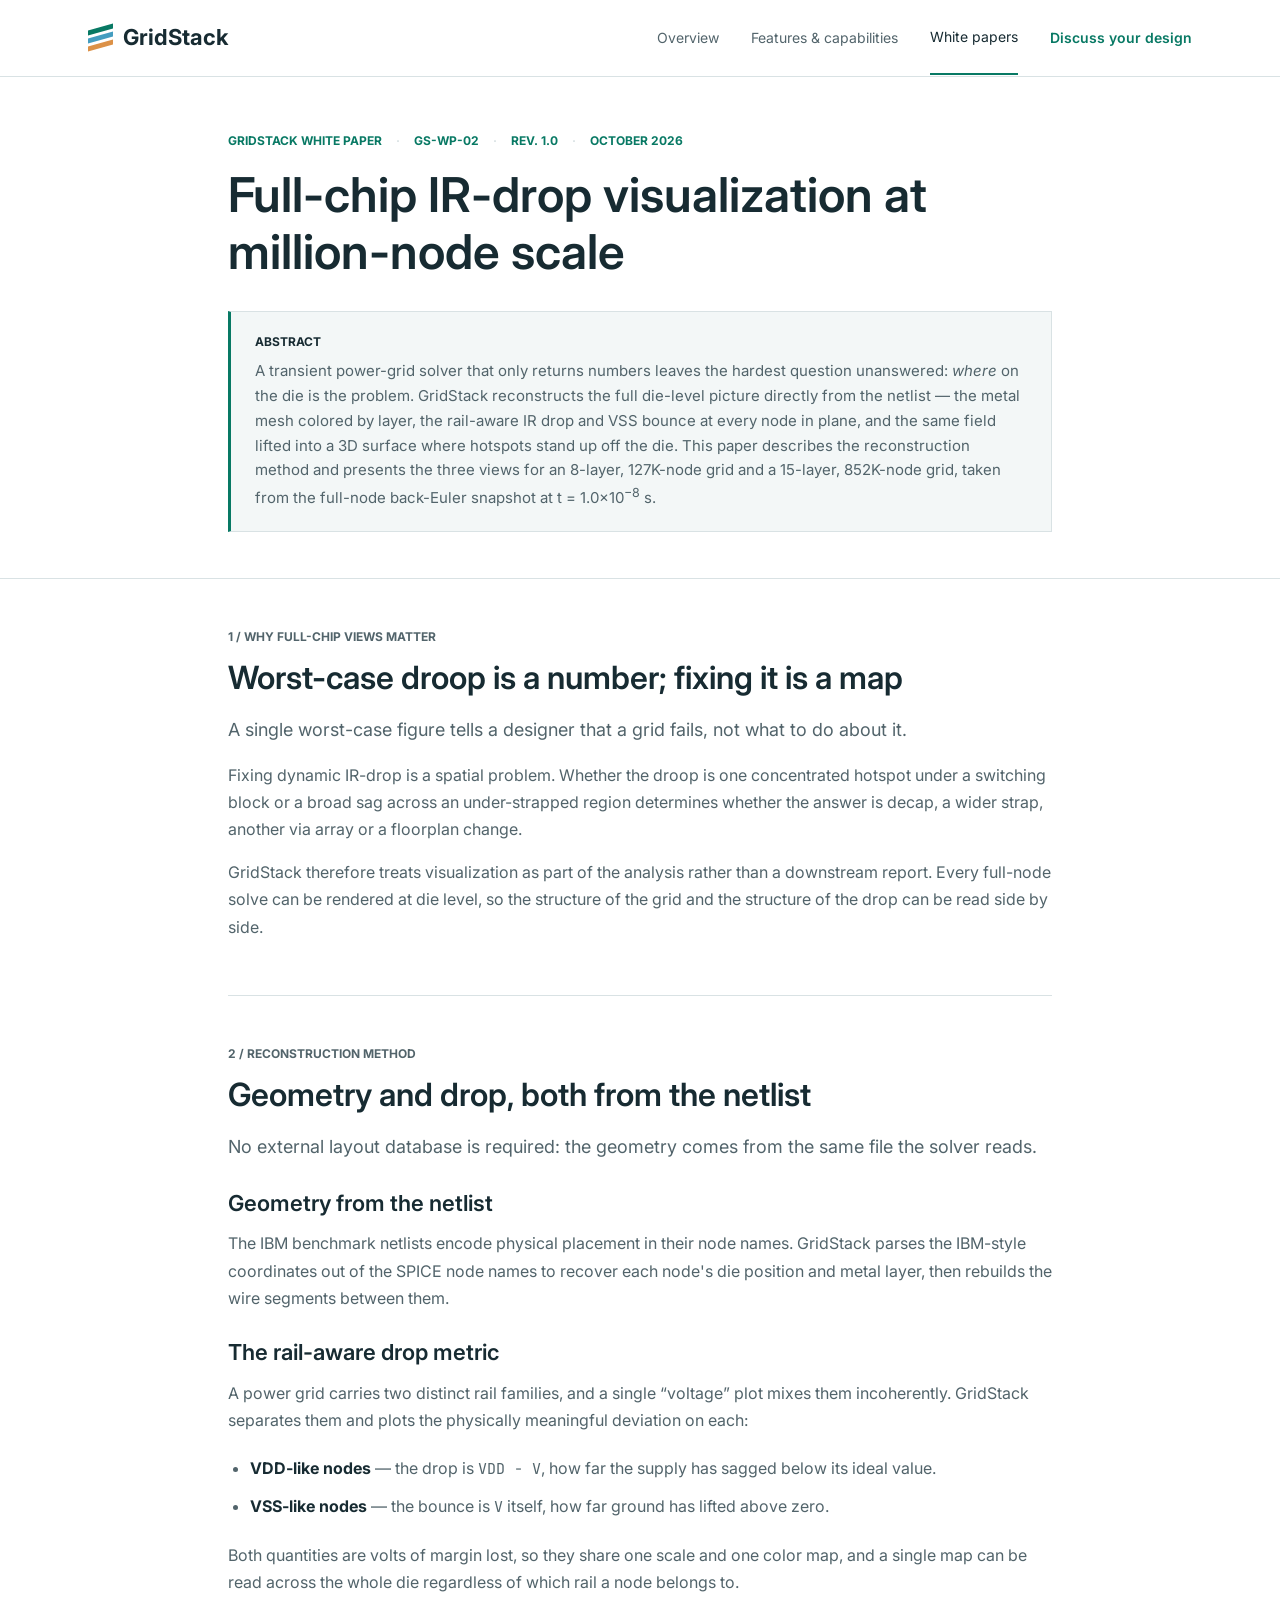
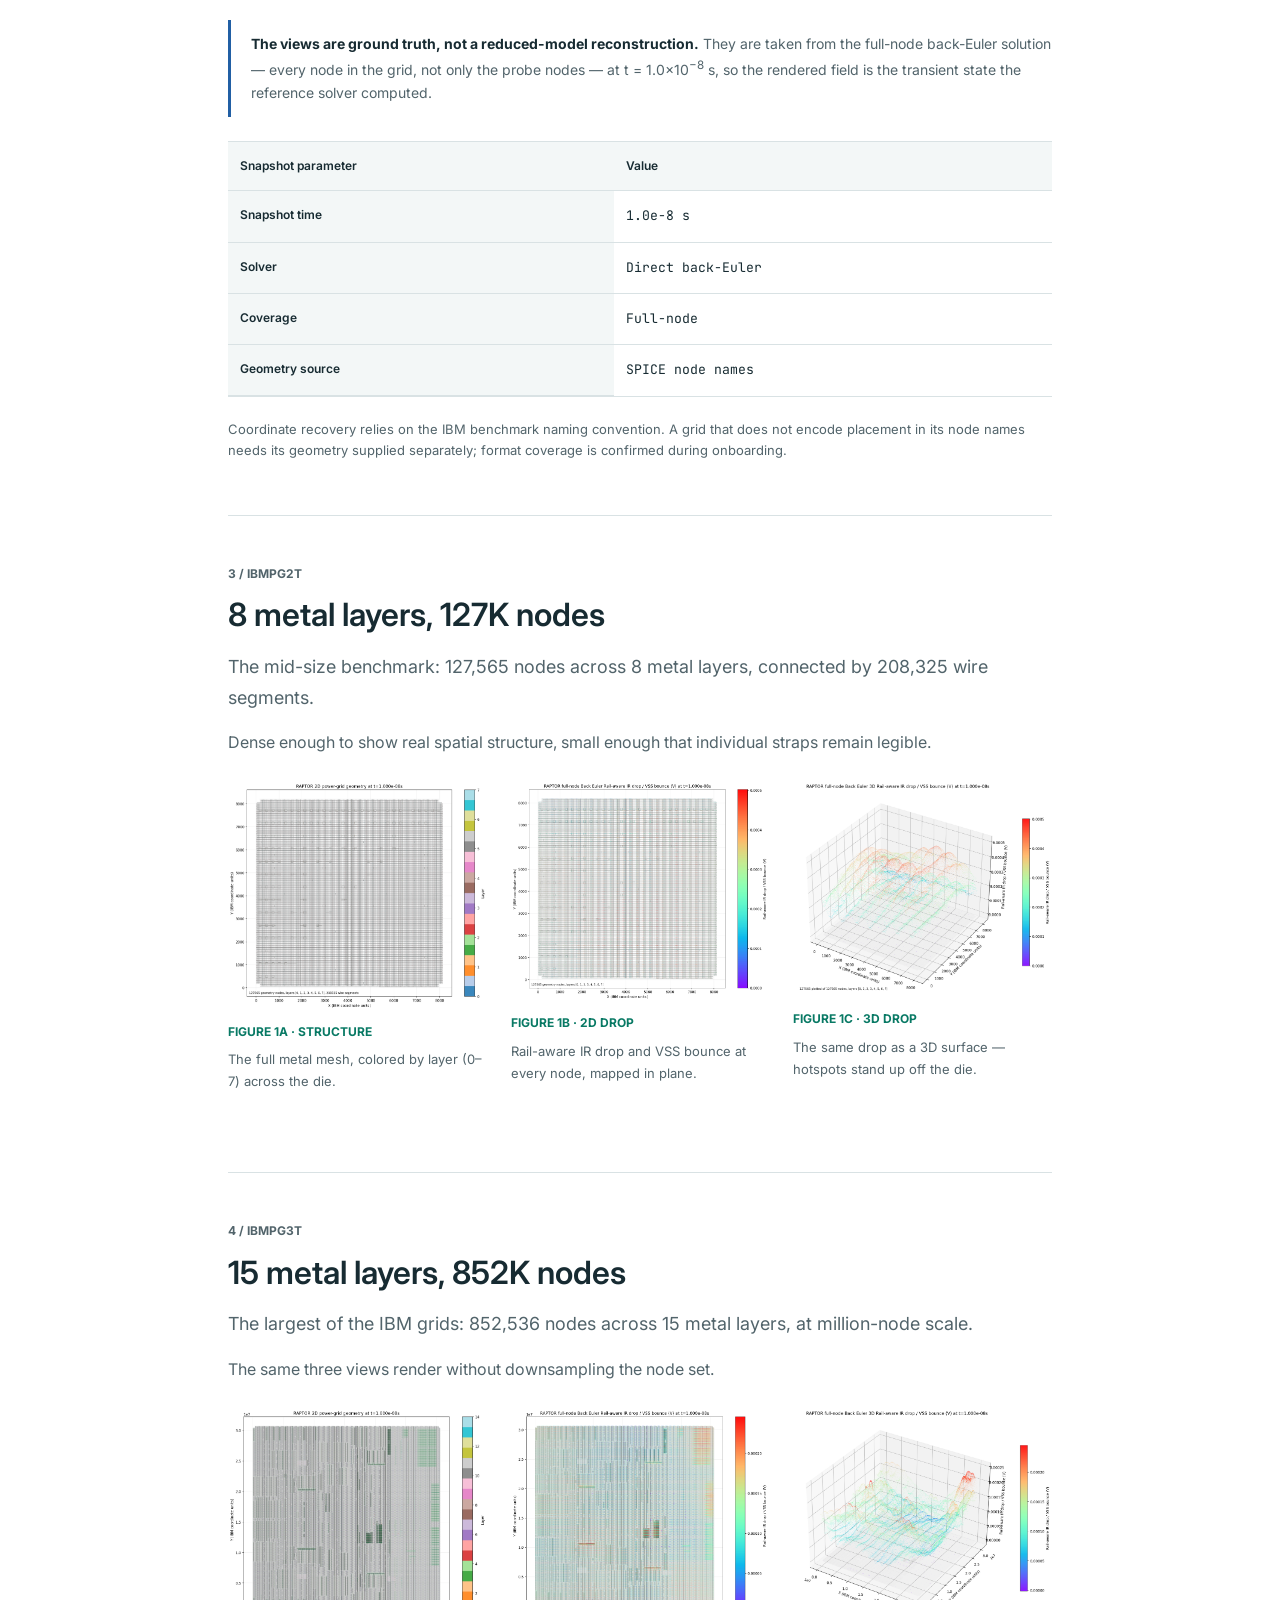
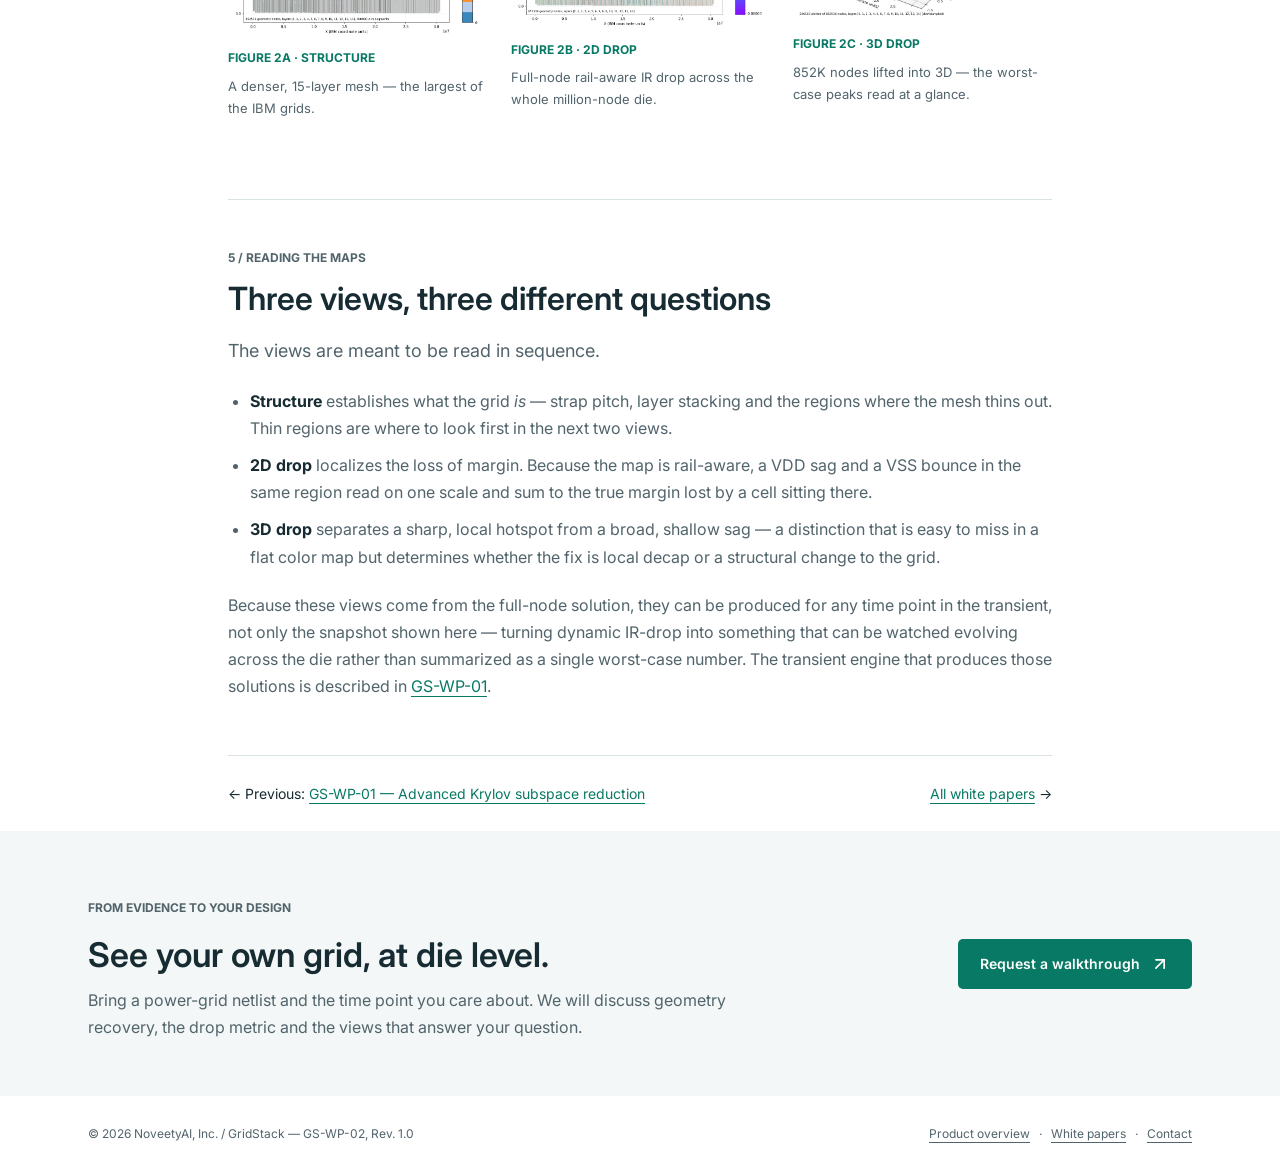
==== whitepapers/wp02-fullchip-visualization.html @ 95a6228c "Adopt the ThermStack design system Rebuild the site on the same editorial light design system as the" ====
<!doctype html>
<html lang="en">
<head><meta charset="utf-8"><meta name="viewport" content="width=device-width, initial-scale=1"><title>GS-WP-02 | Full-chip IR-drop visualization at million-node scale &mdash; GridStack white paper</title><meta name="description" content="GridStack white paper GS-WP-02: reconstructing die-level metal structure and rail-aware IR drop / VSS bounce from SPICE geometry, in plane and in 3D, for the IBM transient power-grid benchmarks."><meta property="og:title" content="GridStack GS-WP-02 | Full-chip IR-drop visualization"><meta property="og:description" content="Die-level structure, in-plane IR drop and 3D drop surfaces reconstructed from the power-grid netlist."><meta property="og:type" content="article"><link rel="icon" href="../assets/img/gridstack.svg" type="image/svg+xml"><link rel="preconnect" href="https://fonts.googleapis.com"><link rel="preconnect" href="https://fonts.gstatic.com" crossorigin><link href="https://fonts.googleapis.com/css2?family=Inter:wght@400;500;600;700;800&family=JetBrains+Mono:wght@400;600;700&display=swap" rel="stylesheet"><link rel="stylesheet" href="../assets/css/gridstack.css"><script src="../assets/js/site.js" defer></script></head>
<body>
<a class="skip" href="#main">Skip to content</a>
<header class="site-header"><div class="wrap header-inner"><a class="brand" href="../index.html" aria-label="GridStack home"><span class="brand-mark" aria-hidden="true"><i></i><i></i><i></i></span>GridStack</a><button class="menu-button" aria-expanded="false" aria-controls="navigation" aria-label="Toggle navigation" title="Menu"><svg class="icon" aria-hidden="true" viewBox="0 0 24 24" fill="none" stroke="currentColor" stroke-width="2" stroke-linecap="round" stroke-linejoin="round"><path d="M4 5h16"/><path d="M4 12h16"/><path d="M4 19h16"/></svg></button><nav class="nav" id="navigation" aria-label="Main navigation"><a href="../index.html">Overview</a><a href="../index.html#capabilities">Features &amp; capabilities</a><a href="../index.html#whitepapers" aria-current="page">White papers</a><a class="contact-link" href="#contact">Discuss your design</a></nav></div></header>
<main id="main">
<section class="page-intro"><div class="wrap paper-body"><p class="paper-meta"><span>GridStack white paper</span><span>GS-WP-02</span><span>Rev. 1.0</span><span>October 2026</span></p><h1>Full-chip IR-drop visualization at million-node scale</h1>
<div class="paper-abstract"><strong>Abstract</strong>A transient power-grid solver that only returns numbers leaves the hardest question unanswered: <i>where</i> on the die is the problem. GridStack reconstructs the full die-level picture directly from the netlist &mdash; the metal mesh colored by layer, the rail-aware IR drop and VSS bounce at every node in plane, and the same field lifted into a 3D surface where hotspots stand up off the die. This paper describes the reconstruction method and presents the three views for an 8-layer, 127K-node grid and a 15-layer, 852K-node grid, taken from the full-node back-Euler snapshot at t&nbsp;=&nbsp;1.0&times;10<sup>&minus;8</sup>&nbsp;s.</div></div></section>
<div class="wrap paper-body">

<section class="feature-section" id="why"><p class="feature-number">1 / WHY FULL-CHIP VIEWS MATTER</p><h2>Worst-case droop is a number; fixing it is a map</h2><p class="intro-copy">A single worst-case figure tells a designer that a grid fails, not what to do about it.</p><p>Fixing dynamic IR-drop is a spatial problem. Whether the droop is one concentrated hotspot under a switching block or a broad sag across an under-strapped region determines whether the answer is decap, a wider strap, another via array or a floorplan change.</p>
<p>GridStack therefore treats visualization as part of the analysis rather than a downstream report. Every full-node solve can be rendered at die level, so the structure of the grid and the structure of the drop can be read side by side.</p>
</section>

<section class="feature-section" id="method"><p class="feature-number">2 / RECONSTRUCTION METHOD</p><h2>Geometry and drop, both from the netlist</h2><p class="intro-copy">No external layout database is required: the geometry comes from the same file the solver reads.</p>
<h3>Geometry from the netlist</h3>
<p>The IBM benchmark netlists encode physical placement in their node names. GridStack parses the IBM-style coordinates out of the SPICE node names to recover each node's die position and metal layer, then rebuilds the wire segments between them.</p>
<h3>The rail-aware drop metric</h3>
<p>A power grid carries two distinct rail families, and a single &ldquo;voltage&rdquo; plot mixes them incoherently. GridStack separates them and plots the physically meaningful deviation on each:</p>
<ul>
<li><b>VDD-like nodes</b> &mdash; the drop is <span class="mono">VDD &minus; V</span>, how far the supply has sagged below its ideal value.</li>
<li><b>VSS-like nodes</b> &mdash; the bounce is <span class="mono">V</span> itself, how far ground has lifted above zero.</li>
</ul>
<p>Both quantities are volts of margin lost, so they share one scale and one color map, and a single map can be read across the whole die regardless of which rail a node belongs to.</p>
<div class="reading-note"><strong>The views are ground truth, not a reduced-model reconstruction.</strong> They are taken from the full-node back-Euler solution &mdash; every node in the grid, not only the probe nodes &mdash; at t&nbsp;=&nbsp;1.0&times;10<sup>&minus;8</sup>&nbsp;s, so the rendered field is the transient state the reference solver computed.</div>
<div class="table-wrap"><table><thead><tr><th scope="col">Snapshot parameter</th><th scope="col">Value</th></tr></thead><tbody>
<tr><th scope="row">Snapshot time</th><td class="mono">1.0e-8 s</td></tr>
<tr><th scope="row">Solver</th><td class="mono">Direct back-Euler</td></tr>
<tr><th scope="row">Coverage</th><td class="mono">Full-node</td></tr>
<tr><th scope="row">Geometry source</th><td class="mono">SPICE node names</td></tr>
</tbody></table></div>
<p class="note">Coordinate recovery relies on the IBM benchmark naming convention. A grid that does not encode placement in its node names needs its geometry supplied separately; format coverage is confirmed during onboarding.</p>
</section>

<section class="feature-section" id="ibmpg2t"><p class="feature-number">3 / IBMPG2T</p><h2>8 metal layers, 127K nodes</h2><p class="intro-copy">The mid-size benchmark: 127,565 nodes across 8 metal layers, connected by 208,325 wire segments.</p><p>Dense enough to show real spatial structure, small enough that individual straps remain legible.</p>
<div class="figure-trio">
<figure class="figure"><button class="image-open" aria-label="Expand the ibmpg2t structure view"><img src="../assets/figs/views/ibmpg2t_structure_2d.png" alt="2D power-grid geometry for ibmpg2t, colored by metal layer" loading="lazy"></button><figcaption><span class="step">Figure 1a &middot; Structure</span>The full metal mesh, colored by layer (0&ndash;7) across the die.</figcaption></figure>
<figure class="figure"><button class="image-open" aria-label="Expand the ibmpg2t 2D drop view"><img src="../assets/figs/views/ibmpg2t_drop_2d.png" alt="2D rail-aware IR-drop and VSS-bounce map for ibmpg2t" loading="lazy"></button><figcaption><span class="step">Figure 1b &middot; 2D drop</span>Rail-aware IR drop and VSS bounce at every node, mapped in plane.</figcaption></figure>
<figure class="figure"><button class="image-open" aria-label="Expand the ibmpg2t 3D drop view"><img src="../assets/figs/views/ibmpg2t_drop_3d.png" alt="3D rail-aware IR-drop and VSS-bounce surface for ibmpg2t" loading="lazy"></button><figcaption><span class="step">Figure 1c &middot; 3D drop</span>The same drop as a 3D surface &mdash; hotspots stand up off the die.</figcaption></figure>
</div>
</section>

<section class="feature-section" id="ibmpg3t"><p class="feature-number">4 / IBMPG3T</p><h2>15 metal layers, 852K nodes</h2><p class="intro-copy">The largest of the IBM grids: 852,536 nodes across 15 metal layers, at million-node scale.</p><p>The same three views render without downsampling the node set.</p>
<div class="figure-trio">
<figure class="figure"><button class="image-open" aria-label="Expand the ibmpg3t structure view"><img src="../assets/figs/views/ibmpg3t_structure_2d.png" alt="2D power-grid geometry for ibmpg3t, colored by metal layer" loading="lazy"></button><figcaption><span class="step">Figure 2a &middot; Structure</span>A denser, 15-layer mesh &mdash; the largest of the IBM grids.</figcaption></figure>
<figure class="figure"><button class="image-open" aria-label="Expand the ibmpg3t 2D drop view"><img src="../assets/figs/views/ibmpg3t_drop_2d.png" alt="2D rail-aware IR-drop and VSS-bounce map for ibmpg3t" loading="lazy"></button><figcaption><span class="step">Figure 2b &middot; 2D drop</span>Full-node rail-aware IR drop across the whole million-node die.</figcaption></figure>
<figure class="figure"><button class="image-open" aria-label="Expand the ibmpg3t 3D drop view"><img src="../assets/figs/views/ibmpg3t_drop_3d.png" alt="3D rail-aware IR-drop and VSS-bounce surface for ibmpg3t" loading="lazy"></button><figcaption><span class="step">Figure 2c &middot; 3D drop</span>852K nodes lifted into 3D &mdash; the worst-case peaks read at a glance.</figcaption></figure>
</div>
</section>

<section class="feature-section" id="reading"><p class="feature-number">5 / READING THE MAPS</p><h2>Three views, three different questions</h2><p class="intro-copy">The views are meant to be read in sequence.</p>
<ul>
<li><b>Structure</b> establishes what the grid <i>is</i> &mdash; strap pitch, layer stacking and the regions where the mesh thins out. Thin regions are where to look first in the next two views.</li>
<li><b>2D drop</b> localizes the loss of margin. Because the map is rail-aware, a VDD sag and a VSS bounce in the same region read on one scale and sum to the true margin lost by a cell sitting there.</li>
<li><b>3D drop</b> separates a sharp, local hotspot from a broad, shallow sag &mdash; a distinction that is easy to miss in a flat color map but determines whether the fix is local decap or a structural change to the grid.</li>
</ul>
<p>Because these views come from the full-node solution, they can be produced for any time point in the transient, not only the snapshot shown here &mdash; turning dynamic IR-drop into something that can be watched evolving across the die rather than summarized as a single worst-case number. The transient engine that produces those solutions is described in <a href="wp01-krylov-reduction.html">GS-WP-01</a>.</p>
</section>

<nav class="paper-nav" aria-label="White paper series"><span>&larr; Previous: <a href="wp01-krylov-reduction.html">GS-WP-01 &mdash; Advanced Krylov subspace reduction</a></span><span><a href="../index.html#whitepapers">All white papers</a> &rarr;</span></nav>
</div>
<section class="contact-band" id="contact"><div class="wrap contact-inner"><div><p class="eyebrow">From evidence to your design</p><h2>See your own grid, at die level.</h2><p>Bring a power-grid netlist and the time point you care about. We will discuss geometry recovery, the drop metric and the views that answer your question.</p></div><a class="button" href="mailto:noveetyai@noveetymanagement.com?subject=GridStack%20design%20discussion%20(GS-WP-02)">Request a walkthrough <svg class="icon" aria-hidden="true" viewBox="0 0 24 24" fill="none" stroke="currentColor" stroke-width="2" stroke-linecap="round" stroke-linejoin="round"><path d="M7 7h10v10"/><path d="M7 17 17 7"/></svg></a></div></section>
</main>
<footer><div class="wrap footer-inner"><span>&copy; 2026 NoveetyAI, Inc. / GridStack &mdash; GS-WP-02, Rev. 1.0</span><span><a href="../index.html">Product overview</a> &nbsp; &middot; &nbsp; <a href="../index.html#whitepapers">White papers</a> &nbsp; &middot; &nbsp; <a href="mailto:noveetyai@noveetymanagement.com">Contact</a></span></div></footer>
<dialog class="lightbox" aria-label="Expanded analysis figure"><button class="close-button" aria-label="Close image" title="Close"><svg class="icon" aria-hidden="true" viewBox="0 0 24 24" fill="none" stroke="currentColor" stroke-width="2" stroke-linecap="round" stroke-linejoin="round"><path d="M18 6 6 18"/><path d="m6 6 12 12"/></svg></button><img alt=""><p></p></dialog>
</body></html>
---- assets/css/gridstack.css ----
/* GridStack site stylesheet.
   Shares the design system of the sibling ThermStack site: one editorial light
   palette, flat surfaces, hairline rules, no gradients or elevation. */

:root{
  --ink:#172b32; --muted:#52646b; --line:#d9e2e4;
  --paper:#fff; --wash:#f3f7f7;
  --green:#087964; --blue:#215fa4; --orange:#ae521d;
  --max:1160px;
}

/* ---------- base ---------- */
*{box-sizing:border-box;letter-spacing:0}
html{scroll-behavior:smooth;scroll-padding-top:100px}
body{margin:0;background:var(--paper);color:var(--ink);font:16px/1.7 Inter,Arial,sans-serif}
a{color:var(--green);text-underline-offset:4px}
button,a{-webkit-tap-highlight-color:transparent}
button{font:inherit}
button:focus-visible,a:focus-visible,summary:focus-visible{outline:3px solid var(--blue);outline-offset:5px}
h1,h2,h3,p,figure{margin:0}
h1,h2,h3{line-height:1.18;font-weight:600}
h1{font-size:48px}h2{font-size:34px}h3{font-size:22px}
p+p{margin-top:16px}
.wrap{max-width:var(--max);margin:auto;padding:0 28px}
.skip{position:fixed;top:-100px;left:12px;background:white;padding:12px;z-index:100}
.skip:focus{top:10px}
.icon{width:20px;height:20px;vertical-align:middle;flex:none}
.mono{font-family:"JetBrains Mono",ui-monospace,SFMono-Regular,Menlo,Consolas,monospace;font-size:.94em}

/* ---------- header ---------- */
.site-header{position:sticky;top:0;background:#fffffffa;border-bottom:1px solid var(--line);z-index:20}
.header-inner{height:76px;display:flex;align-items:center;justify-content:space-between;gap:28px}
.brand{display:flex;gap:10px;align-items:center;color:var(--ink);font-size:22px;font-weight:700;text-decoration:none}
.brand-mark{display:grid;gap:3px;transform:skewY(-16deg);width:25px}
.brand-mark i{display:block;height:5px;background:var(--green)}
.brand-mark i:nth-child(2){background:#449dc0}
.brand-mark i:nth-child(3){background:#dc9147}
.nav{display:flex;align-items:center;gap:32px}
.nav a{font-size:14px;text-decoration:none;color:var(--muted)}
.nav a[aria-current=page]{color:var(--ink);border-bottom:2px solid var(--green);padding:24px 0}
.nav .contact-link{color:var(--green);font-weight:600}
.menu-button{display:none;border:0;background:transparent;padding:8px;color:var(--ink)}

/* ---------- shared type ---------- */
.eyebrow{font-size:12px;font-weight:700;color:var(--green);text-transform:uppercase;margin-bottom:16px}
.lead{font-size:21px;color:var(--muted);line-height:1.55;max-width:830px}
.text-link{display:inline-flex;align-items:center;gap:9px;font-weight:600;text-decoration:none}
.note{font-size:13px;color:var(--muted);margin-top:18px;line-height:1.6}

/* ---------- cover ---------- */
.cover{padding:42px 0 0;background:#fff}
.cover .intro{max-width:910px}
.cover h1{margin-bottom:12px}
.cover .lead{max-width:890px}
.cover-actions{display:flex;gap:30px;flex-wrap:wrap;margin:20px 0 12px}
.cover-visual{height:315px;position:relative;
  background-image:url('../figs/views/ibmpg3t_structure_2d.png'),url('../figs/views/ibmpg3t_drop_3d.png');
  background-size:auto 310px,auto 310px;background-repeat:no-repeat;
  background-position:calc(50% - 190px) center,calc(50% + 190px) center}
.visual-note{color:var(--muted);font-size:12px;text-align:center;padding-bottom:14px}

/* ---------- summary strip ---------- */
.summary-strip{border-block:1px solid var(--line);background:var(--wash)}
.summary-grid{display:grid;grid-template-columns:repeat(3,1fr)}
.summary-grid>div{padding:24px 24px 24px 0}
.summary-grid strong{display:block;font-size:17px;margin-bottom:5px}
.summary-grid p{font-size:14px;color:var(--muted);max-width:300px}

/* ---------- bands & section headings ---------- */
.band{padding:70px 0;border-bottom:1px solid var(--line)}
.band.alt{background:var(--wash)}
.section-heading{display:grid;grid-template-columns:1fr 1fr;gap:60px;align-items:start;margin-bottom:36px}
.section-heading p{color:var(--muted)}
.section-heading h2{max-width:540px}

/* ---------- capability grid ---------- */
.capabilities{display:grid;grid-template-columns:repeat(2,1fr);column-gap:50px}
.capability{border-top:1px solid var(--line);padding:24px 0 30px}
.capability .number,.feature-number{font-size:12px;font-weight:700;color:var(--green);margin-bottom:12px}
.capability p{color:var(--muted);margin:12px 0 18px}
.capability .soon{color:var(--muted);font-weight:600;font-size:14px}

/* ---------- three-column flow ---------- */
.flow{display:grid;grid-template-columns:repeat(3,1fr);gap:34px}
.flow article{border-top:2px solid var(--green);padding-top:22px}
.flow article:nth-child(2){border-color:var(--blue)}
.flow article:nth-child(3){border-color:var(--orange)}
.flow p{font-size:15px;color:var(--muted);margin-top:12px}
.inline-list{padding:0;list-style:none}
.inline-list li{padding:12px 0;border-bottom:1px solid var(--line)}

/* ---------- evidence / key numbers ---------- */
.evidence{display:grid;grid-template-columns:repeat(3,1fr);margin:32px 0;border-block:1px solid var(--line)}
.evidence>div{padding:24px 20px 24px 0}
.evidence strong{font-size:35px;color:var(--green);display:block;line-height:1.2}
.evidence span{display:block;font-size:14px;color:var(--muted);margin-top:9px}
.evidence .blue{color:var(--blue)}

/* ---------- figures ---------- */
.figure-pair{display:grid;grid-template-columns:1fr 1fr;gap:24px}
.figure-trio{display:grid;grid-template-columns:repeat(3,1fr);gap:24px}
.figure{margin:26px 0}
.figure img{width:100%;height:auto;display:block;background:#fff}
.figure figcaption{font-size:13px;color:var(--muted);margin-top:12px}
.figure figcaption .step{display:block;font-size:12px;font-weight:700;color:var(--green);text-transform:uppercase;margin-bottom:6px}
.image-open{padding:0;border:0;background:#fff;display:block;cursor:zoom-in;width:100%}
.image-open:hover{outline:1px solid #9fbdc4}

/* ---------- document pages ---------- */
.page-intro{padding:54px 0 40px;border-bottom:1px solid var(--line)}
.page-intro h1{margin-bottom:18px}
.page-intro .lead{max-width:890px}
.page-layout{display:grid;grid-template-columns:180px minmax(0,1fr);gap:50px}
.contents{position:sticky;top:108px;align-self:start;padding-top:38px}
.contents p{font-size:12px;color:var(--muted);margin-bottom:15px;text-transform:uppercase}
.contents a{display:block;padding:9px 0;font-size:13px;text-decoration:none;color:var(--muted);border-left:2px solid var(--line);padding-left:15px}
.contents a:hover,.contents a[aria-current=true]{color:var(--green);border-color:var(--green)}
.feature-section{padding:48px 0 54px;border-bottom:1px solid var(--line);scroll-margin-top:24px}
.feature-section h2{font-size:32px;margin-bottom:18px}
.feature-section h3{margin:28px 0 14px}
.feature-section>p{color:var(--muted)}
.feature-section .intro-copy{font-size:18px}
.feature-section ul{color:var(--muted);padding-left:22px;margin:16px 0}
.feature-section li{padding:5px 0}
.feature-section li b,.feature-section ul b{color:var(--ink)}
.article-pair{display:grid;grid-template-columns:1fr 1fr;gap:30px;margin:25px 0}
.article-pair p{font-size:15px;color:var(--muted)}
.article-pair h3{font-size:19px;margin-top:0}
.article-pair .role{font-size:12px;font-weight:700;color:var(--green);text-transform:uppercase;margin-bottom:10px}
.article-pair article:nth-child(2) .role{color:var(--blue)}

/* ---------- tables ---------- */
.table-wrap{overflow:auto;margin:22px 0;border-block:1px solid var(--line)}
table{width:100%;border-collapse:collapse;font-size:14px;font-variant-numeric:tabular-nums}
th,td{text-align:left;padding:14px 12px;border-bottom:1px solid var(--line);vertical-align:top}
th{font-weight:600;background:var(--wash);font-size:12px}
tr:last-child td{border-bottom:0}
tbody tr.total th,tbody tr.total td{font-weight:700;background:var(--wash)}

.reading-note{border-left:3px solid var(--blue);padding:12px 0 12px 20px;margin:24px 0;font-size:14px;color:var(--muted)}
.reading-note strong{color:var(--ink)}
details{border-top:1px solid var(--line);padding:18px 0;font-size:14px;color:var(--muted)}
summary{cursor:pointer;color:var(--ink);font-weight:600}
details p{margin-top:12px}

/* ---------- contact & footer ---------- */
.contact-band{padding:55px 0;background:var(--wash)}
.contact-inner{display:flex;align-items:center;justify-content:space-between;gap:35px}
.contact-inner p{max-width:660px;margin-top:12px;color:var(--muted)}
.button{display:inline-flex;gap:10px;align-items:center;padding:13px 22px;background:var(--green);color:white;border-radius:5px;text-decoration:none;white-space:nowrap;font-size:14px;font-weight:600}
.button:hover{background:#075b4d}
footer{padding:28px 0;font-size:12px;color:var(--muted)}
.footer-inner{display:flex;justify-content:space-between;gap:24px;flex-wrap:wrap}
footer a{color:var(--muted)}

/* ---------- lightbox ---------- */
.lightbox{max-width:96vw;max-height:94vh;border:1px solid var(--line);border-radius:6px;padding:48px 20px 20px;background:#fff}
.lightbox::backdrop{background:#172b32c7}
.lightbox img{display:block;max-width:88vw;max-height:76vh;object-fit:contain;margin:auto}
.lightbox p{font-size:13px;color:var(--muted);max-width:900px;margin:12px auto 0}
.close-button{position:absolute;right:12px;top:10px;padding:6px;border:0;background:var(--wash);border-radius:4px;cursor:pointer}
.print-note{display:none}

/* ---------- white-paper series layout ---------- */
.paper-meta{display:flex;gap:14px;flex-wrap:wrap;font-size:12px;font-weight:700;color:var(--green);text-transform:uppercase;margin-bottom:16px}
.paper-meta span+span::before{content:"\00b7";margin-right:14px;color:var(--line)}
.paper-body{max-width:880px}
.paper-abstract{border:1px solid var(--line);border-left:3px solid var(--green);background:var(--wash);padding:20px 24px;margin:30px 0 6px;font-size:15px;color:var(--muted);line-height:1.65}
.paper-abstract strong{display:block;color:var(--ink);font-size:12px;text-transform:uppercase;margin-bottom:8px}
.paper-nav{display:flex;justify-content:space-between;gap:20px;flex-wrap:wrap;padding:26px 0;font-size:14px}

/* ---------- domain-decomposition diagram ---------- */
.diagram{margin:30px 0 6px;border:1px solid var(--line);background:var(--wash);padding:26px 24px}
.diagram svg{display:block;width:100%;height:auto}
.diagram figcaption{font-size:13px;color:var(--muted);margin-top:16px}
.tag-list{display:flex;flex-wrap:wrap;gap:8px;margin-top:18px;padding:0;list-style:none}
.tag-list li{font-size:12px;font-weight:600;color:var(--muted);border:1px solid var(--line);background:#fff;padding:6px 11px;border-radius:4px}

/* ---------- responsive ---------- */
@media(min-width:1600px){.cover-visual{height:350px;background-size:auto 345px,auto 345px}}
@media(max-width:900px){
  .page-layout{grid-template-columns:145px minmax(0,1fr);gap:28px}
  .nav{gap:22px}
  .section-heading{gap:28px}
  .evidence strong{font-size:29px}
  .cover-visual{background-position:calc(50% - 170px) center,calc(50% + 170px) center}
  .article-pair{grid-template-columns:1fr}
  .figure-trio{grid-template-columns:1fr 1fr}
  .page-layout .evidence{grid-template-columns:1fr}
  .page-layout .evidence>div{padding:16px 0;border-bottom:1px solid var(--line)}
  .page-layout .evidence>div:last-child{border:0}
}
@media(max-width:640px){
  .wrap{padding:0 20px}
  .header-inner{height:64px;gap:12px}
  .brand{font-size:20px}
  .menu-button{display:inline-flex}
  .nav{display:none;position:absolute;top:64px;left:0;right:0;background:white;padding:18px 20px;border-bottom:1px solid var(--line);flex-direction:column;align-items:stretch;gap:0}
  .nav.open{display:flex}
  .nav a,.nav a[aria-current=page]{padding:12px 0;border:0}
  .nav a[aria-current=page]{font-weight:700}
  .cover{padding-top:30px}
  h1{font-size:36px}h2{font-size:28px}
  .lead{font-size:18px}
  .eyebrow{font-size:11px;margin-bottom:12px}
  .cover-actions{gap:15px;font-size:14px}
  .cover-visual{height:270px;background-image:url('../figs/views/ibmpg3t_drop_3d.png');background-size:auto 265px;background-position:center}
  .visual-note{font-size:10px}
  .summary-grid{grid-template-columns:1fr}
  .summary-grid>div{padding:16px 0;border-bottom:1px solid var(--line)}
  .summary-grid>div:last-child{border:0}
  .summary-grid p{max-width:none}
  .band{padding:44px 0}
  .section-heading{grid-template-columns:1fr;gap:20px;margin-bottom:28px}
  .capabilities,.flow,.figure-pair,.figure-trio{grid-template-columns:1fr}
  .flow{gap:28px}
  .evidence{grid-template-columns:1fr}
  .evidence>div{border-bottom:1px solid var(--line);padding:18px 0}
  .evidence>div:last-child{border:0}
  .page-intro{padding:34px 0}
  .page-layout{display:block}
  .contents{position:static;padding:24px 0 0;display:flex;flex-wrap:wrap;gap:6px 20px}
  .contents p{width:100%;margin:0}
  .contents a{border:0;padding:5px 0}
  .feature-section{padding:36px 0}
  .feature-section h2{font-size:28px}
  .contact-inner{display:block}
  .contact-inner .button{margin-top:24px}
  .table-wrap{font-size:12px}
  th,td{padding:12px 8px}
  .diagram{padding:18px 14px}
  .lightbox{padding:44px 10px 12px}
  .lightbox img{max-width:86vw}
  .lightbox p{font-size:12px}
  .footer-inner{gap:14px}
}
@media(prefers-reduced-motion:reduce){html{scroll-behavior:auto}}
@media print{
  .site-header,.contents,.cover-actions,.contact-band,.image-open+.icon,dialog{display:none!important}
  .wrap{max-width:none;padding:0}
  .page-layout{display:block}
  .band,.feature-section{padding:22px 0}
  .figure,table{break-inside:avoid}
  .cover-visual{print-color-adjust:exact}
  .print-note{display:block}
  body{font-size:11pt}h1{font-size:28pt}h2{font-size:21pt}
}
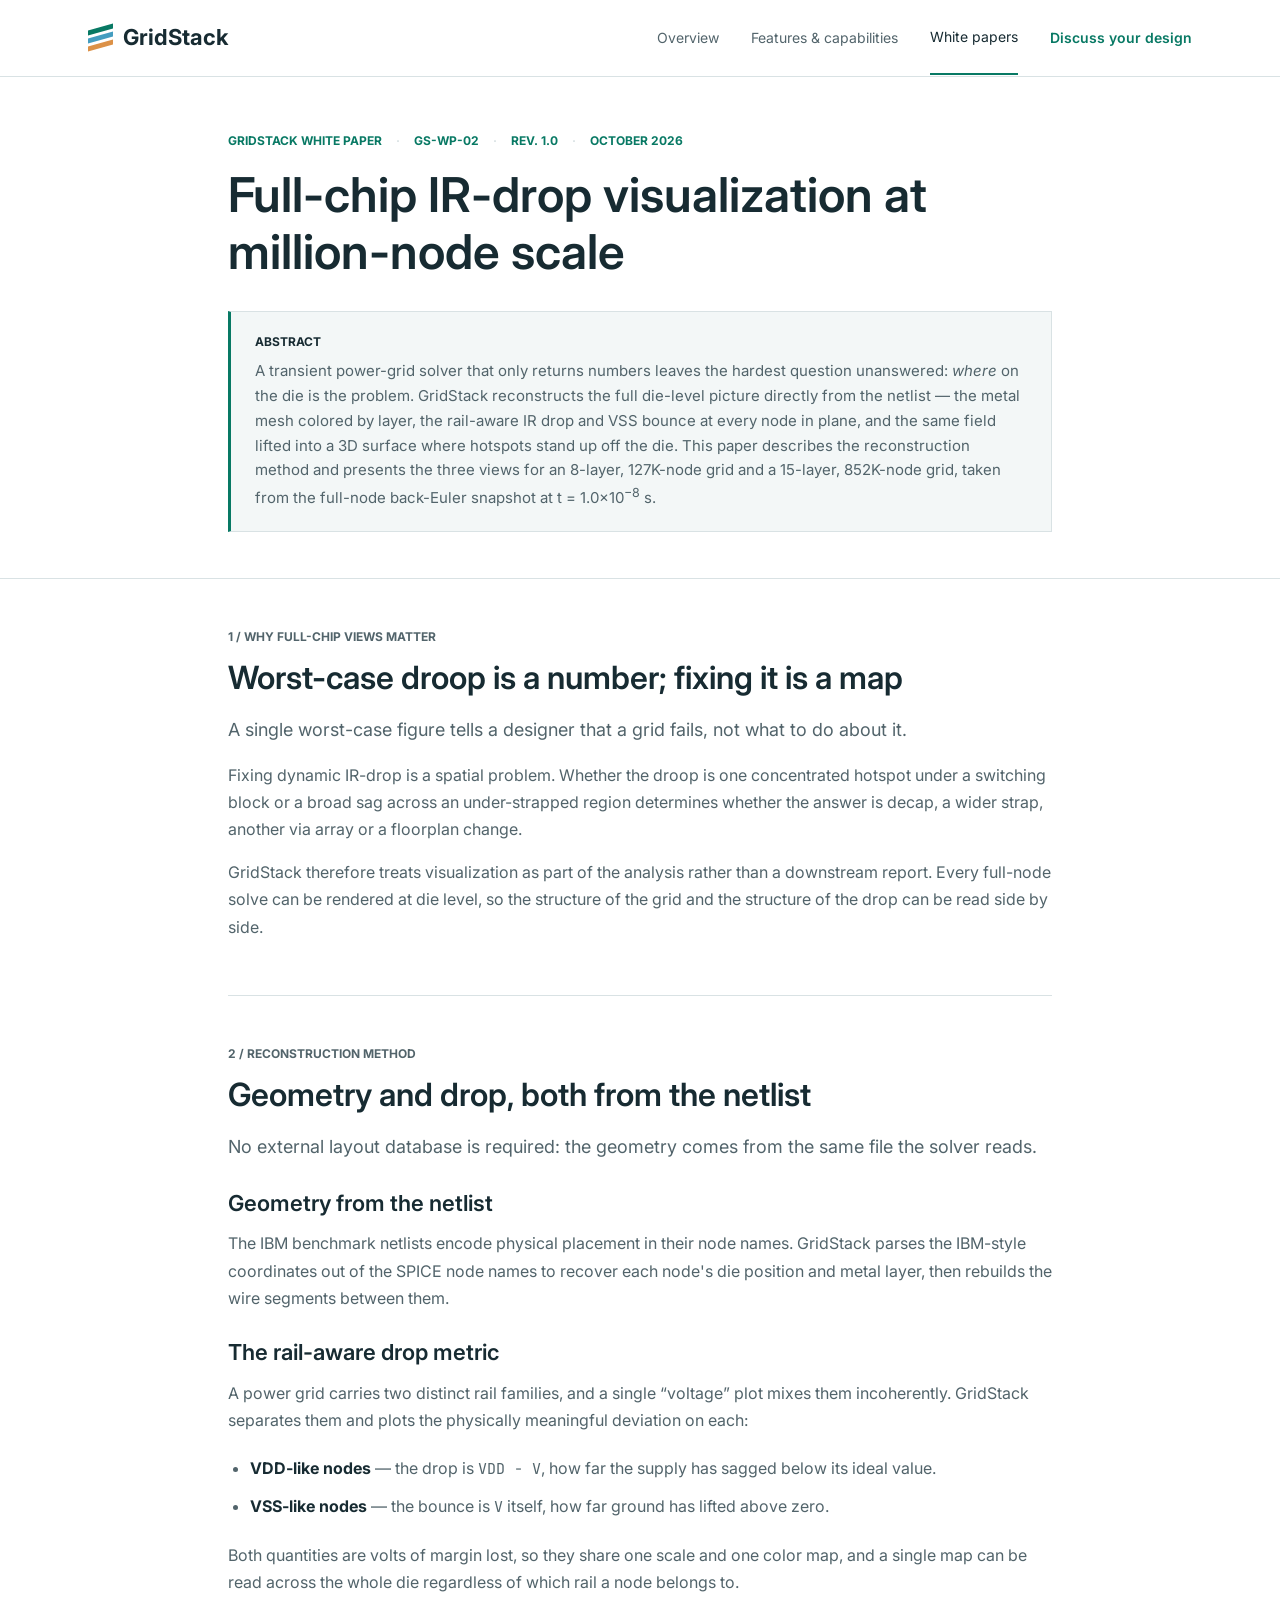
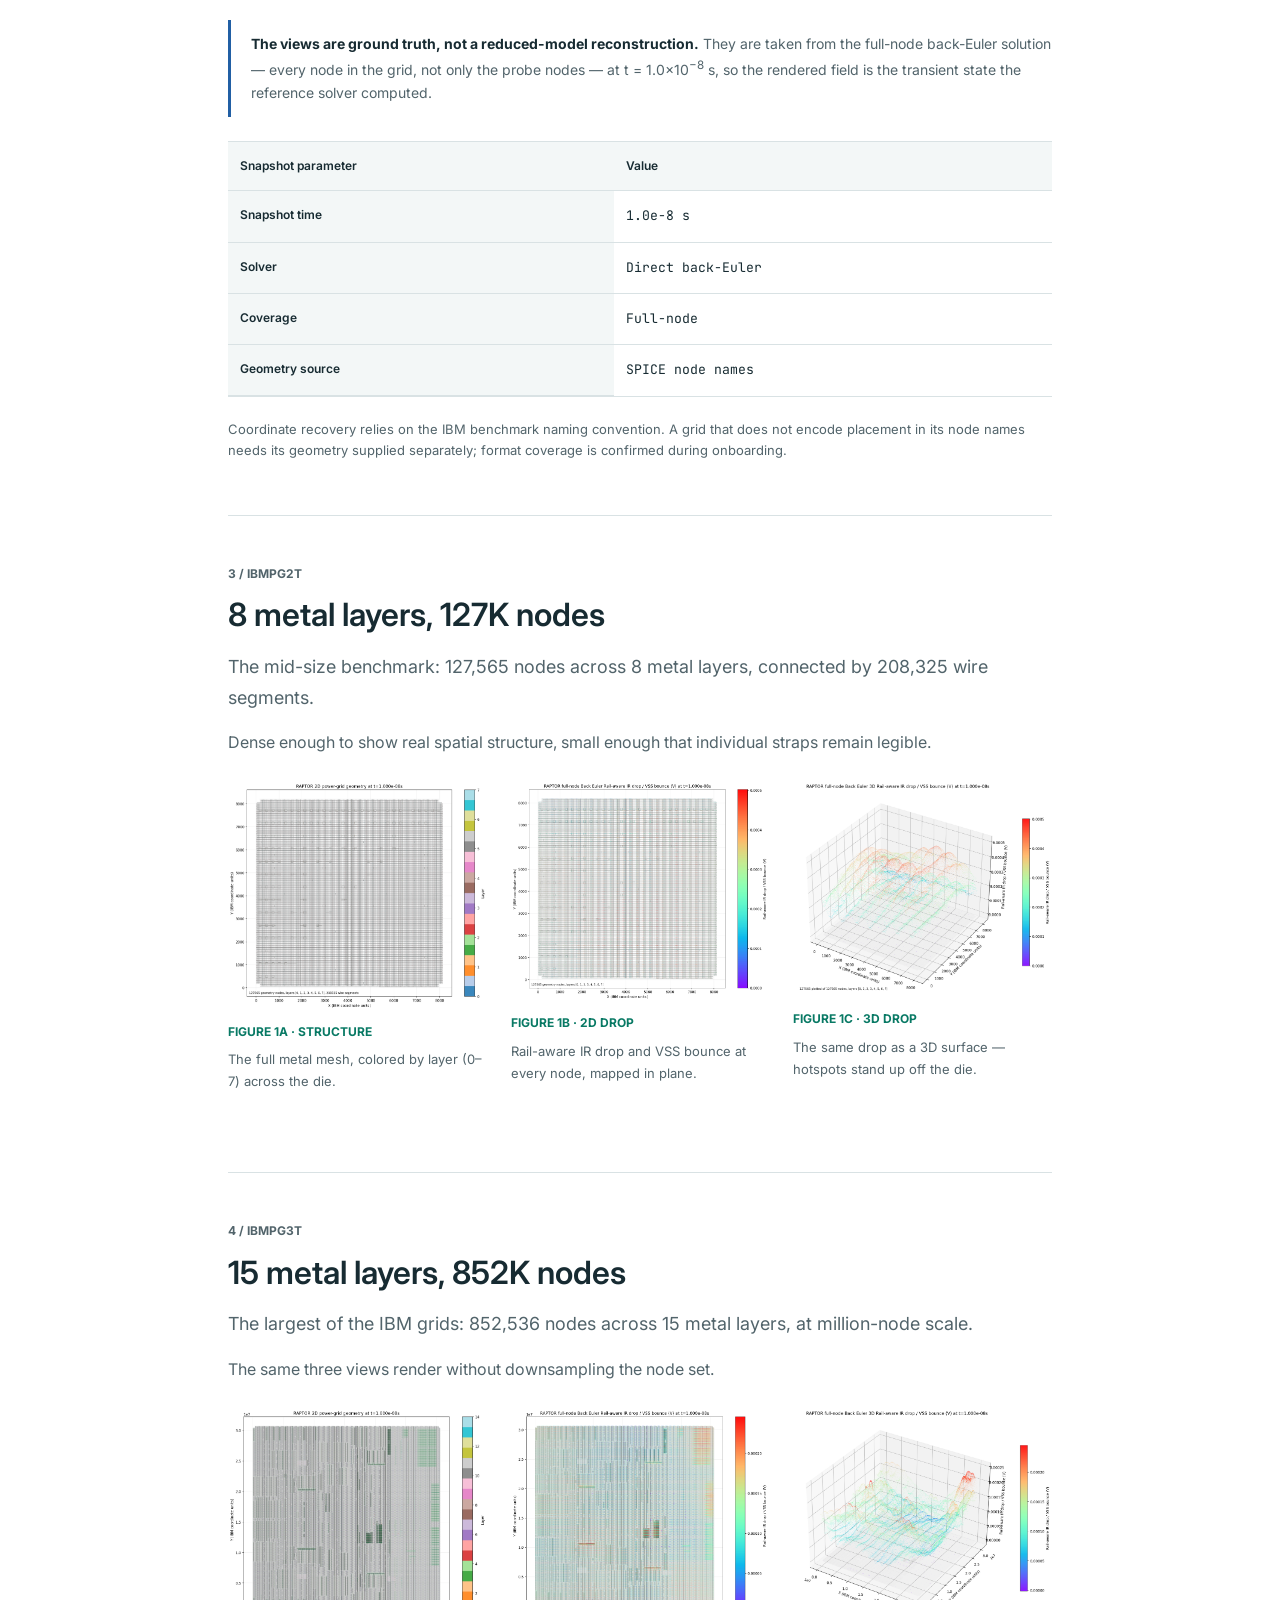
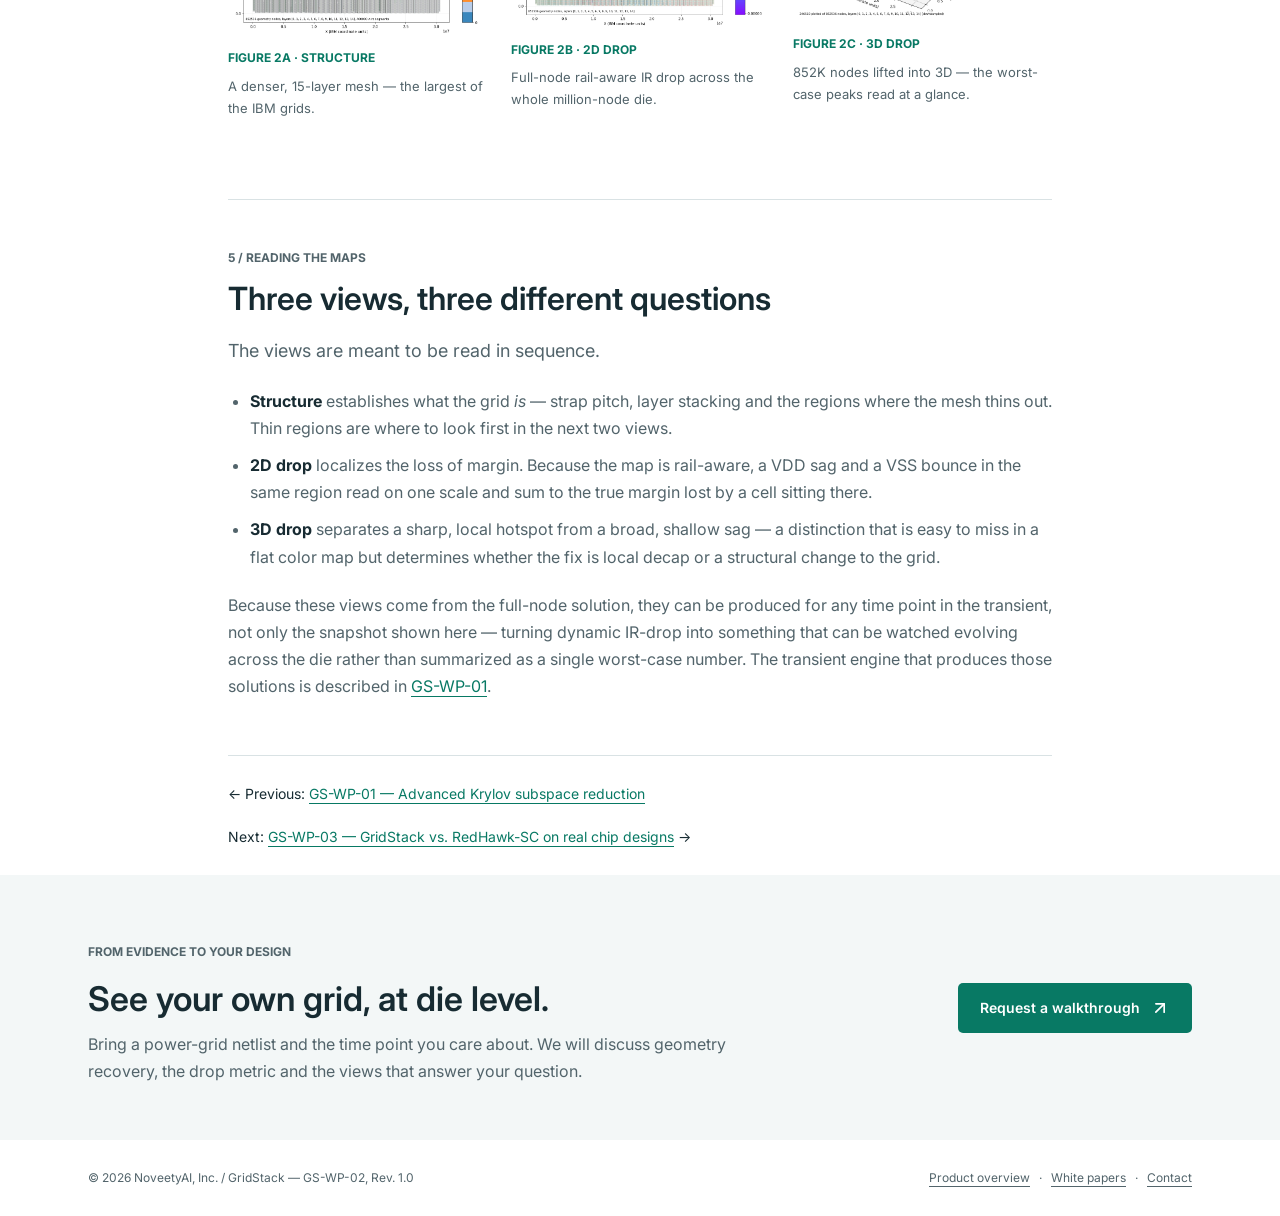
==== commit 4abc2321: "Add GS-WP-03: GridStack vs. RedHawk-SC on real chip designs New white paper comparing GridStack 1.5 " ====
--- a/whitepapers/wp02-fullchip-visualization.html
+++ b/whitepapers/wp02-fullchip-visualization.html
@@ -58,7 +58,7 @@
 <p>Because these views come from the full-node solution, they can be produced for any time point in the transient, not only the snapshot shown here &mdash; turning dynamic IR-drop into something that can be watched evolving across the die rather than summarized as a single worst-case number. The transient engine that produces those solutions is described in <a href="wp01-krylov-reduction.html">GS-WP-01</a>.</p>
 </section>
 
-<nav class="paper-nav" aria-label="White paper series"><span>&larr; Previous: <a href="wp01-krylov-reduction.html">GS-WP-01 &mdash; Advanced Krylov subspace reduction</a></span><span><a href="../index.html#whitepapers">All white papers</a> &rarr;</span></nav>
+<nav class="paper-nav" aria-label="White paper series"><span>&larr; Previous: <a href="wp01-krylov-reduction.html">GS-WP-01 &mdash; Advanced Krylov subspace reduction</a></span><span>Next: <a href="wp03-redhawk-correlation.html">GS-WP-03 &mdash; GridStack vs. RedHawk-SC on real chip designs</a> &rarr;</span></nav>
 </div>
 <section class="contact-band" id="contact"><div class="wrap contact-inner"><div><p class="eyebrow">From evidence to your design</p><h2>See your own grid, at die level.</h2><p>Bring a power-grid netlist and the time point you care about. We will discuss geometry recovery, the drop metric and the views that answer your question.</p></div><a class="button" href="mailto:noveetyai@noveetymanagement.com?subject=GridStack%20design%20discussion%20(GS-WP-02)">Request a walkthrough <svg class="icon" aria-hidden="true" viewBox="0 0 24 24" fill="none" stroke="currentColor" stroke-width="2" stroke-linecap="round" stroke-linejoin="round"><path d="M7 7h10v10"/><path d="M7 17 17 7"/></svg></a></div></section>
 </main>
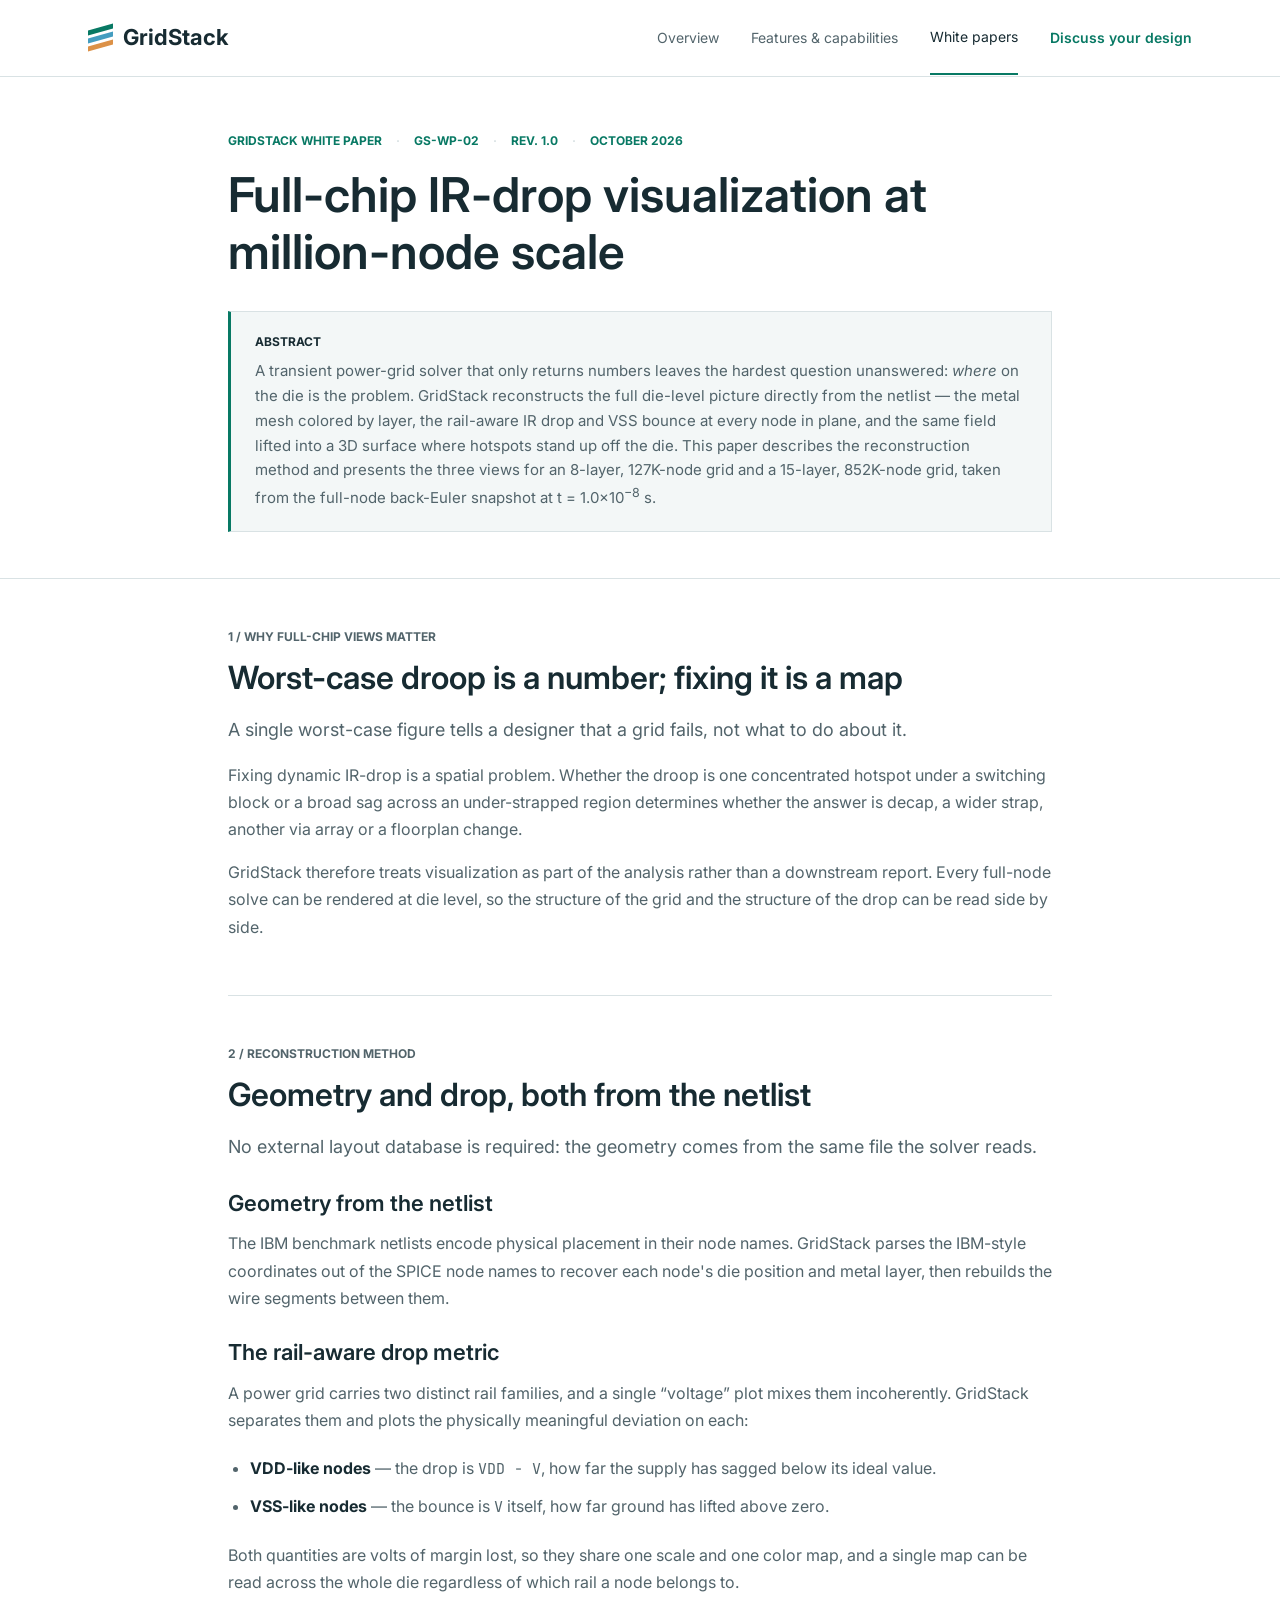
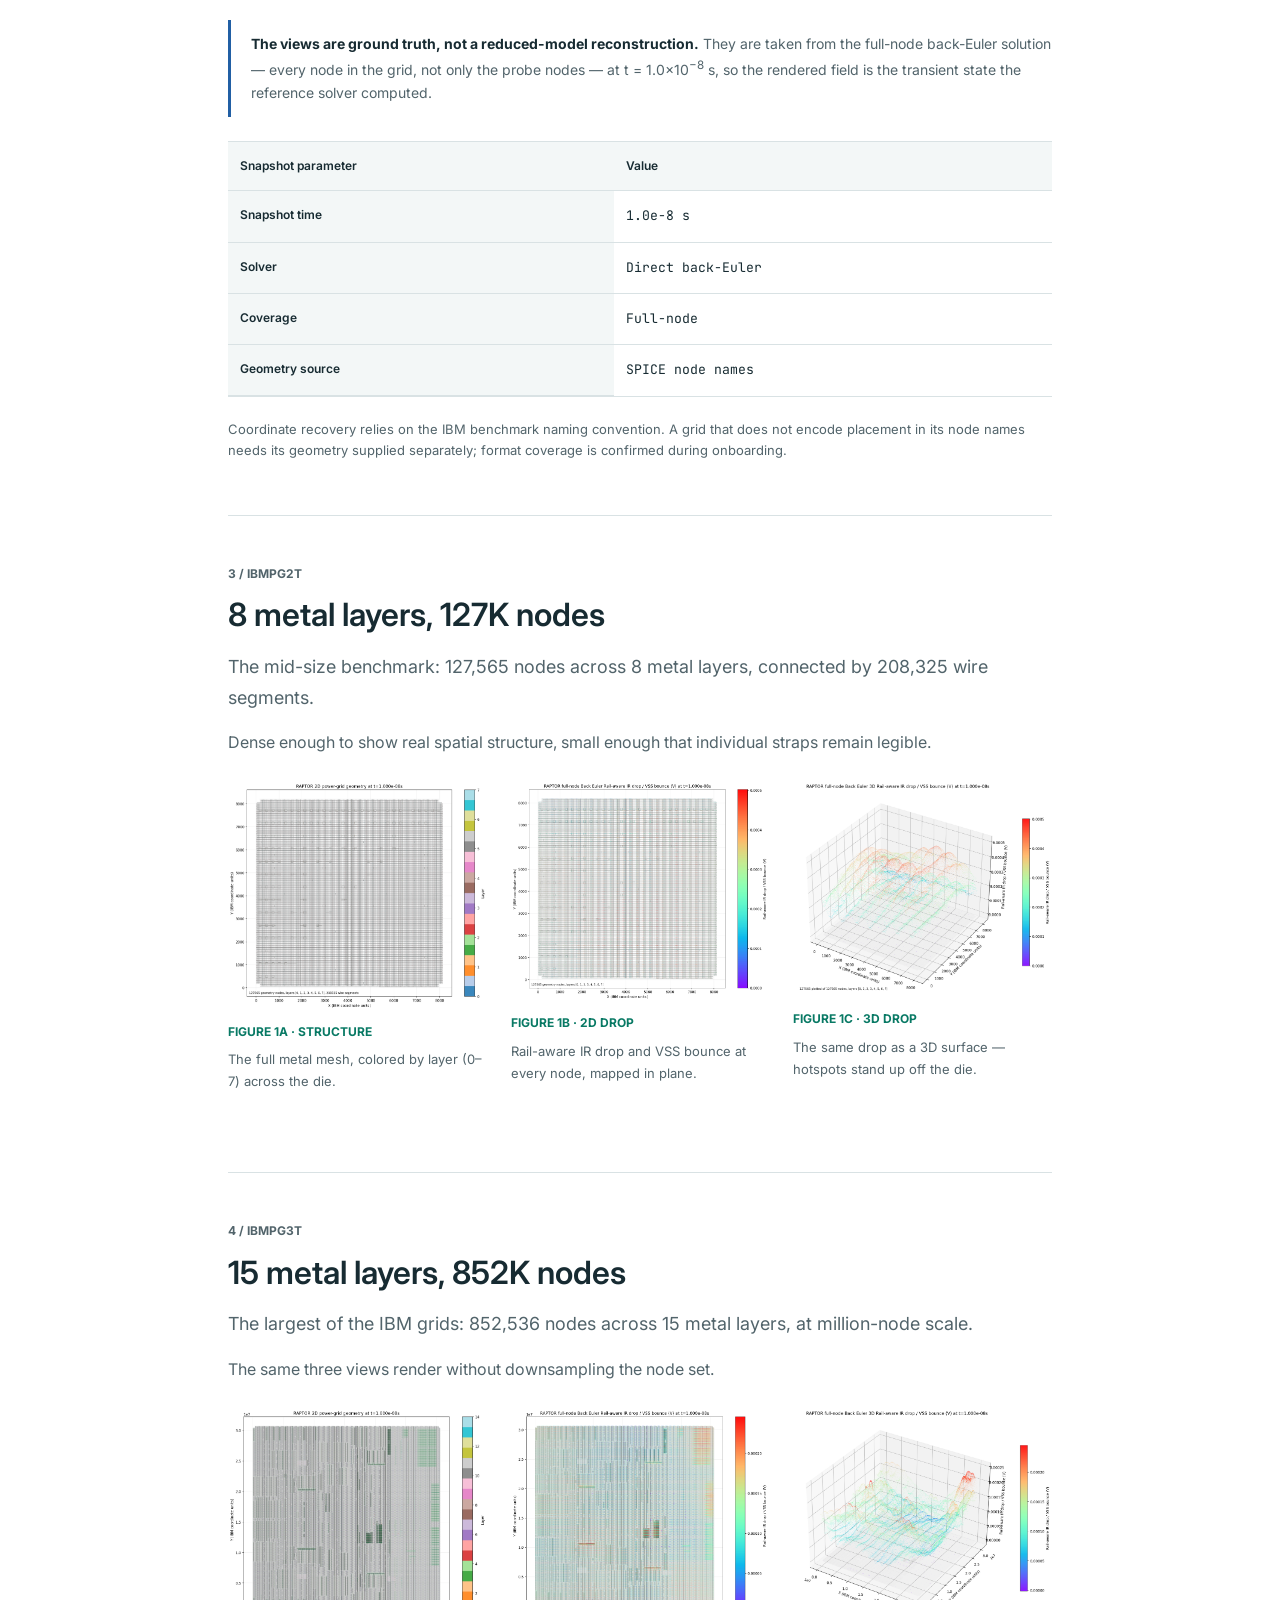
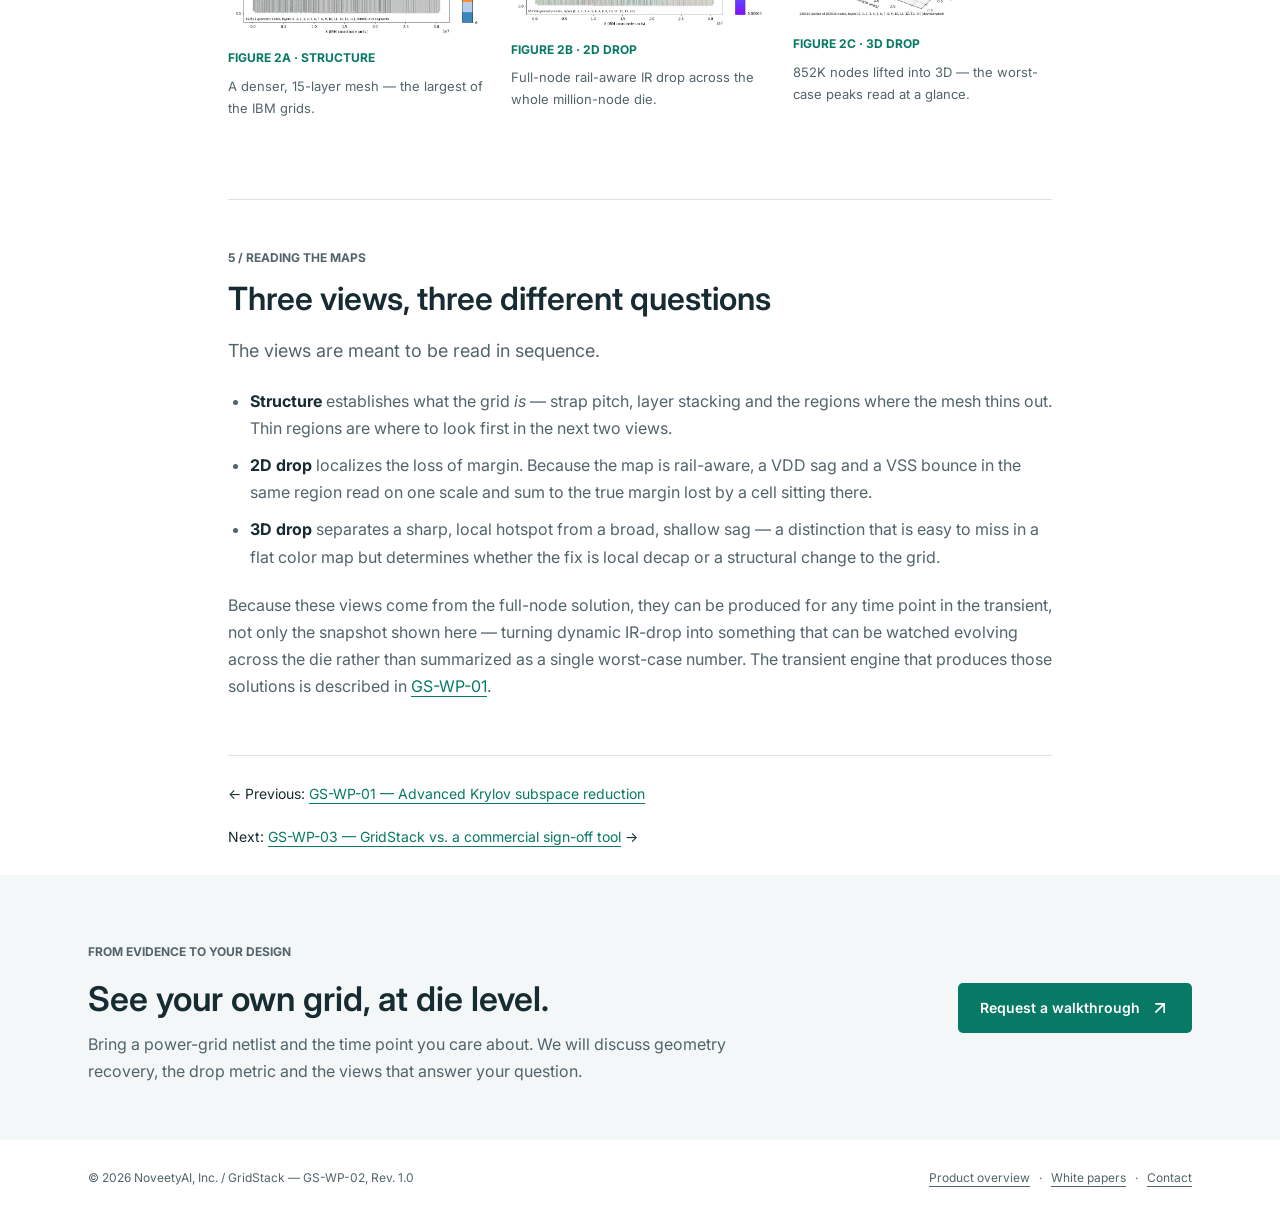
==== commit 834fd0ae: "Add GS-WP-03: GridStack vs. a commercial sign-off tool Correlate GridStack 1.5 against an in-design " ====
--- a/whitepapers/wp02-fullchip-visualization.html
+++ b/whitepapers/wp02-fullchip-visualization.html
@@ -58,7 +58,7 @@
 <p>Because these views come from the full-node solution, they can be produced for any time point in the transient, not only the snapshot shown here &mdash; turning dynamic IR-drop into something that can be watched evolving across the die rather than summarized as a single worst-case number. The transient engine that produces those solutions is described in <a href="wp01-krylov-reduction.html">GS-WP-01</a>.</p>
 </section>
 
-<nav class="paper-nav" aria-label="White paper series"><span>&larr; Previous: <a href="wp01-krylov-reduction.html">GS-WP-01 &mdash; Advanced Krylov subspace reduction</a></span><span>Next: <a href="wp03-redhawk-correlation.html">GS-WP-03 &mdash; GridStack vs. RedHawk-SC on real chip designs</a> &rarr;</span></nav>
+<nav class="paper-nav" aria-label="White paper series"><span>&larr; Previous: <a href="wp01-krylov-reduction.html">GS-WP-01 &mdash; Advanced Krylov subspace reduction</a></span><span>Next: <a href="wp03-signoff-correlation.html">GS-WP-03 &mdash; GridStack vs. a commercial sign-off tool</a> &rarr;</span></nav>
 </div>
 <section class="contact-band" id="contact"><div class="wrap contact-inner"><div><p class="eyebrow">From evidence to your design</p><h2>See your own grid, at die level.</h2><p>Bring a power-grid netlist and the time point you care about. We will discuss geometry recovery, the drop metric and the views that answer your question.</p></div><a class="button" href="mailto:noveetyai@noveetymanagement.com?subject=GridStack%20design%20discussion%20(GS-WP-02)">Request a walkthrough <svg class="icon" aria-hidden="true" viewBox="0 0 24 24" fill="none" stroke="currentColor" stroke-width="2" stroke-linecap="round" stroke-linejoin="round"><path d="M7 7h10v10"/><path d="M7 17 17 7"/></svg></a></div></section>
 </main>
